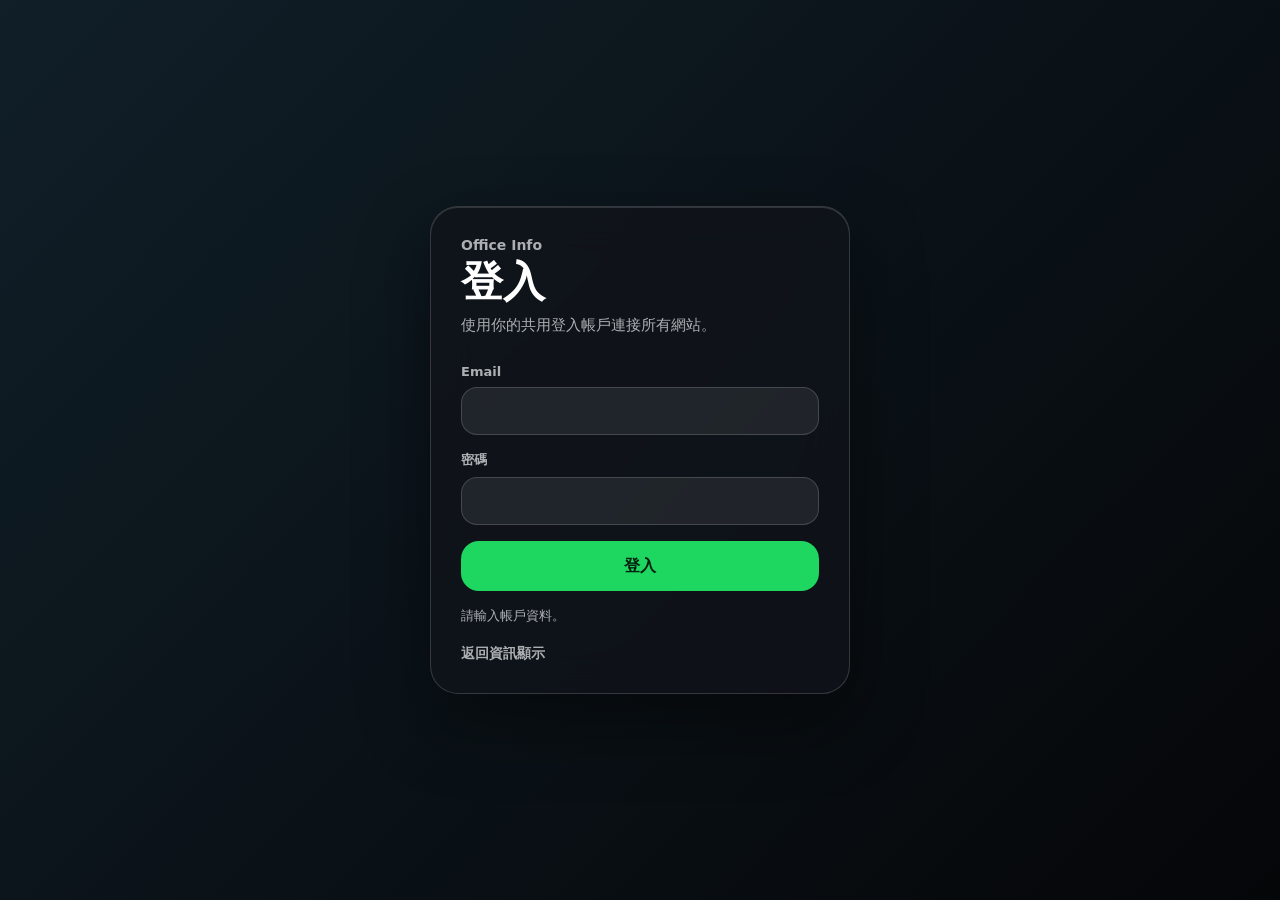
==== login.html @ e79389dc "Add global login page" ====
<!doctype html>
<html lang="zh-Hant-HK">
  <head>
    <meta charset="utf-8" />
    <meta name="viewport" content="width=device-width, initial-scale=1" />
    <title>登入｜資訊顯示</title>
    <link rel="stylesheet" href="./styles.css" />
  </head>
  <body class="login-body">
    <main class="login-page" aria-label="登入頁">
      <section class="login-panel">
        <div class="login-brand">
          <span>Office Info</span>
          <strong>登入</strong>
          <p>使用你的共用登入帳戶連接所有網站。</p>
        </div>

        <form id="loginForm" class="login-form">
          <label>
            <span>Email</span>
            <input id="loginEmail" name="email" type="email" autocomplete="email" required />
          </label>
          <label>
            <span>密碼</span>
            <input
              id="loginPassword"
              name="password"
              type="password"
              autocomplete="current-password"
              required
            />
          </label>
          <button id="loginSubmit" type="submit">登入</button>
          <p id="loginMessage" class="login-message" role="status">請輸入帳戶資料。</p>
        </form>

        <a class="login-back" href="./index.html">返回資訊顯示</a>
      </section>
    </main>
    <script src="./script.js"></script>
  </body>
</html>
---- styles.css ----
:root {
  color-scheme: dark;
  --display-w: 640px;
  --display-h: 480px;
  --ink: #f8fafc;
  --muted: rgba(248, 250, 252, 0.7);
  --line: rgba(255, 255, 255, 0.18);
  --green: #1ed760;
}

* {
  box-sizing: border-box;
}

html,
body {
  width: 100%;
  min-height: 100%;
  margin: 0;
}

body {
  display: grid;
  place-items: center;
  min-height: 100vh;
  overflow: hidden;
  background:
    radial-gradient(circle at 18% 18%, rgba(30, 215, 96, 0.12), transparent 28%),
    radial-gradient(circle at 82% 70%, rgba(255, 191, 105, 0.16), transparent 30%),
    #090a0d;
  color: var(--ink);
  font-family:
    Inter, ui-sans-serif, system-ui, -apple-system, BlinkMacSystemFont, "Segoe UI",
    "Microsoft JhengHei", sans-serif;
}

button {
  font: inherit;
}

.display-shell {
  position: relative;
  display: grid;
  place-items: center;
  width: 100vw;
  height: 100vh;
  overflow: hidden;
  background: #050608;
}

.stage {
  width: var(--display-w);
  height: var(--display-h);
  overflow-x: hidden;
  overflow-y: auto;
  scroll-behavior: smooth;
  scroll-snap-type: y mandatory;
  scrollbar-width: none;
  transform: scale(var(--stage-scale, 1));
  transform-origin: center;
}

.stage::-webkit-scrollbar {
  display: none;
}

.stack-panel {
  display: grid;
  place-items: center;
  width: var(--display-w);
  height: var(--display-h);
  padding: 18px;
  scroll-snap-align: start;
  scroll-snap-stop: always;
}

.smart-card {
  position: relative;
  width: 100%;
  height: 100%;
  overflow: hidden;
  border: 1px solid var(--line);
  border-radius: 34px;
  background: rgba(13, 15, 20, 0.84);
  box-shadow:
    inset 0 1px 0 rgba(255, 255, 255, 0.16),
    0 24px 60px rgba(0, 0, 0, 0.45);
}

.card-media,
.hero-scrim,
.weather-bg {
  position: absolute;
  inset: 0;
  width: 100%;
  height: 100%;
}

.card-media {
  object-fit: cover;
  filter: saturate(0.98) contrast(1.08);
}

.hero-scrim {
  background:
    linear-gradient(180deg, rgba(3, 5, 9, 0.18), rgba(3, 5, 9, 0.62)),
    linear-gradient(0deg, rgba(3, 5, 9, 0.86), transparent 54%),
    linear-gradient(90deg, rgba(3, 5, 9, 0.66), transparent 60%);
}

.album-backdrop {
  position: absolute;
  inset: 0;
  width: 100%;
  height: 100%;
  object-fit: cover;
  filter: saturate(0.78) contrast(0.96);
  transform: scale(1.04);
}

.music-scrim {
  background:
    linear-gradient(180deg, rgba(6, 12, 14, 0.16), rgba(6, 12, 14, 0.44)),
    linear-gradient(90deg, rgba(13, 32, 38, 0.58), rgba(13, 32, 38, 0.16) 58%),
    linear-gradient(0deg, rgba(6, 11, 13, 0.68), transparent 52%);
}

.card-topline {
  position: relative;
  z-index: 1;
  display: flex;
  align-items: center;
  justify-content: space-between;
  padding: 30px 32px 0;
  color: rgba(255, 255, 255, 0.82);
  font-size: 15px;
  font-weight: 750;
}

.home-clock {
  position: absolute;
  z-index: 1;
  left: 32px;
  bottom: 126px;
}

.home-clock time {
  display: block;
  font-size: 92px;
  font-weight: 800;
  line-height: 0.9;
  letter-spacing: 0;
}

.home-clock p {
  margin: 14px 0 0;
  color: rgba(255, 255, 255, 0.82);
  font-size: 22px;
  font-weight: 700;
}

.summary-pill {
  position: absolute;
  z-index: 1;
  right: 28px;
  bottom: 28px;
  left: 28px;
  min-height: 74px;
  padding: 16px 18px;
  border: 1px solid rgba(255, 255, 255, 0.18);
  border-radius: 22px;
  background: rgba(255, 255, 255, 0.12);
  backdrop-filter: blur(18px);
}

.summary-pill span,
.section-label,
.weather-main p,
.weather-grid span {
  display: block;
  margin: 0;
  color: var(--muted);
  font-size: 13px;
  font-weight: 750;
}

.summary-pill strong {
  display: block;
  margin-top: 5px;
  font-size: 20px;
  line-height: 1.16;
}

.music-card {
  border-radius: 40px;
}

.music-topline {
  position: relative;
  z-index: 1;
  display: flex;
  align-items: center;
  justify-content: flex-end;
  padding: 30px 32px 0;
}

.device-pill {
  max-width: 184px;
  overflow: hidden;
  padding: 10px 18px;
  border: 0;
  border-radius: 999px;
  background: rgba(235, 248, 255, 0.92);
  color: rgba(12, 25, 33, 0.92);
  font-size: 17px;
  font-weight: 800;
  text-overflow: ellipsis;
  white-space: nowrap;
  cursor: pointer;
}

.device-pill.is-connected {
  background: rgba(30, 215, 96, 0.92);
  color: rgba(4, 20, 10, 0.95);
}

.music-copy {
  position: absolute;
  z-index: 1;
  left: 32px;
  bottom: 152px;
  max-width: 290px;
}

.music-copy p,
.music-copy span {
  display: block;
  margin: 0;
  overflow: hidden;
  text-overflow: ellipsis;
  white-space: nowrap;
}

.music-copy p {
  font-size: 36px;
  font-weight: 820;
  line-height: 1.06;
}

.music-copy span {
  margin-top: 8px;
  color: rgba(255, 255, 255, 0.72);
  font-size: 24px;
  font-weight: 650;
}

.widget-play-button {
  position: absolute;
  right: 32px;
  bottom: 128px;
  z-index: 1;
  display: grid;
  place-items: center;
  width: 90px;
  height: 90px;
  border: 0;
  border-radius: 28px;
  background: rgba(235, 248, 255, 0.94);
  color: rgba(12, 25, 33, 0.95);
  cursor: pointer;
}

.pause-icon {
  width: 24px;
  height: 36px;
  border-right: 9px solid currentColor;
  border-left: 9px solid currentColor;
}

.widget-play-button.is-paused .pause-icon {
  width: 0;
  height: 0;
  margin-left: 8px;
  border-top: 22px solid transparent;
  border-bottom: 22px solid transparent;
  border-left: 32px solid currentColor;
  border-right: 0;
}

.spotify-widget-controls {
  position: absolute;
  right: 30px;
  bottom: 30px;
  left: 30px;
  z-index: 1;
  display: grid;
  grid-template-columns: 36px minmax(0, 1fr) 42px 42px 42px;
  gap: 14px;
  align-items: center;
}

.spotify-widget-controls button {
  width: 38px;
  height: 38px;
  padding: 0;
  border: 0;
  border-radius: 50%;
  background: transparent;
  color: rgba(235, 248, 255, 0.95);
  font-size: 29px;
  font-weight: 700;
  line-height: 1;
  cursor: pointer;
}

.progress-shell {
  height: 5px;
  overflow: hidden;
  border-radius: 999px;
  background: rgba(235, 248, 255, 0.24);
}

.widget-progress {
  display: block;
  width: 0%;
  height: 100%;
  border-radius: 999px;
  background: rgba(235, 248, 255, 0.92);
  transition: width 180ms linear;
}

.play-state {
  position: absolute;
  left: 32px;
  bottom: 102px;
  z-index: 1;
  margin: 0;
  color: rgba(235, 248, 255, 0.76);
  font-size: 13px;
  font-weight: 750;
}

.weather-card {
  border-radius: 40px;
  background: #172214;
}

.weather-photo,
.weather-page-scrim {
  position: absolute;
  inset: 0;
  width: 100%;
  height: 100%;
}

.weather-photo {
  object-fit: cover;
  filter: saturate(0.95) contrast(1.03);
}

.weather-page-scrim {
  background:
    radial-gradient(circle at 52% 12%, rgba(255, 255, 230, 0.22), transparent 32%),
    linear-gradient(180deg, rgba(5, 9, 5, 0.18), rgba(5, 9, 5, 0.42)),
    linear-gradient(90deg, rgba(3, 6, 3, 0.44), transparent 45%, rgba(3, 6, 3, 0.32));
}

.weather-glass {
  position: absolute;
  z-index: 1;
  top: 86px;
  left: 115px;
  width: 410px;
  height: 312px;
  border: 1px solid rgba(255, 255, 255, 0.42);
  background: rgba(34, 51, 41, 0.24);
  box-shadow:
    inset 0 1px 0 rgba(255, 255, 255, 0.22),
    0 20px 52px rgba(0, 0, 0, 0.28);
  backdrop-filter: blur(6px);
}

.weather-header {
  display: flex;
  align-items: flex-start;
  justify-content: space-between;
  height: 90px;
  padding: 25px 20px 0;
  border-bottom: 1px solid rgba(255, 255, 255, 0.22);
}

.weather-header strong,
.weather-header span,
.weather-header time {
  display: block;
  color: rgba(255, 255, 255, 0.94);
  font-weight: 360;
  line-height: 1.05;
  text-transform: uppercase;
}

.weather-header strong,
.weather-header span {
  font-size: 28px;
}

.weather-header time {
  font-size: 18px;
  text-align: right;
}

.weather-center {
  position: relative;
  display: grid;
  grid-template-columns: 1fr 150px;
  align-items: center;
  height: 170px;
  padding: 0 24px 0 34px;
  border-bottom: 1px solid rgba(255, 255, 255, 0.22);
}

.weather-center > strong {
  color: #fff;
  font-size: 132px;
  font-weight: 850;
  line-height: 0.86;
}

.weather-center > strong::after {
  position: absolute;
  top: 26px;
  left: 218px;
  content: "";
  width: 22px;
  height: 22px;
  border: 6px solid #fff;
  border-radius: 50%;
}

.weather-center p {
  position: absolute;
  right: 34px;
  bottom: 25px;
  margin: 0;
  color: #fff;
  font-size: 22px;
  font-weight: 850;
  text-transform: uppercase;
}

.weather-icon {
  position: relative;
  width: 128px;
  height: 104px;
}

.sun-core {
  position: absolute;
  top: 22px;
  left: 4px;
  width: 44px;
  height: 44px;
  border: 7px solid #fff;
  border-radius: 50%;
}

.sun-core::before,
.sun-core::after {
  position: absolute;
  content: "";
  background: #fff;
  border-radius: 999px;
}

.sun-core::before {
  top: -20px;
  left: 16px;
  width: 5px;
  height: 14px;
  box-shadow:
    0 72px 0 #fff,
    -35px 36px 0 #fff,
    35px 36px 0 #fff;
}

.sun-core::after {
  top: 16px;
  left: -21px;
  width: 14px;
  height: 5px;
  box-shadow:
    72px 0 0 #fff,
    14px -25px 0 #fff,
    55px -25px 0 #fff;
  transform: rotate(-36deg);
  transform-origin: 58px 28px;
}

.cloud {
  position: absolute;
  border: 7px solid #fff;
  background: transparent;
}

.cloud-a {
  right: 3px;
  bottom: 9px;
  width: 96px;
  height: 56px;
  border-top-left-radius: 44px;
  border-top-right-radius: 54px;
  border-bottom-left-radius: 28px;
  border-bottom-right-radius: 28px;
}

.cloud-b {
  right: 34px;
  bottom: 42px;
  width: 55px;
  height: 55px;
  border-radius: 50%;
  border-bottom-color: transparent;
  border-left-color: transparent;
}

.weather-stats {
  display: grid;
  grid-template-columns: 1fr 1.35fr 0.85fr;
  align-items: center;
  height: 52px;
  padding: 0 32px;
  color: rgba(255, 255, 255, 0.92);
}

.weather-stats div {
  display: flex;
  align-items: center;
  gap: 10px;
  min-width: 0;
}

.weather-stats strong,
.weather-stats span {
  color: #fff;
  font-size: 21px;
  font-weight: 430;
  white-space: nowrap;
}

.drop-icon {
  width: 26px;
  height: 34px;
  border: 4px solid #fff;
  border-radius: 52% 48% 58% 42% / 62% 62% 38% 38%;
  transform: rotate(45deg);
}

.wind-icon {
  width: 30px;
  height: 28px;
  border-left: 4px solid #fff;
}

.wind-icon::before {
  display: block;
  content: "";
  width: 26px;
  height: 14px;
  margin-left: 4px;
  border-top: 5px solid #fff;
  border-right: 5px solid #fff;
  transform: skewY(-24deg);
}

.unit-toggle {
  justify-content: flex-end;
  gap: 9px;
}

.unit-toggle strong {
  font-weight: 850;
}

.unit-toggle span {
  color: rgba(255, 255, 255, 0.48);
}

.stack-dots {
  position: absolute;
  top: 50%;
  right: 14px;
  z-index: 4;
  display: grid;
  gap: 8px;
  transform: translateY(-50%);
}

.dot {
  width: 8px;
  height: 8px;
  padding: 0;
  border: 0;
  border-radius: 999px;
  background: rgba(255, 255, 255, 0.34);
  cursor: pointer;
  transition:
    height 180ms ease,
    background 180ms ease;
}

.dot.is-active {
  height: 24px;
  background: rgba(255, 255, 255, 0.92);
}

.fullscreen-toggle {
  position: absolute;
  left: 14px;
  bottom: 14px;
  z-index: 5;
  min-width: 76px;
  height: 34px;
  padding: 0 12px;
  border: 1px solid rgba(255, 255, 255, 0.18);
  border-radius: 999px;
  background: rgba(8, 10, 14, 0.56);
  color: rgba(255, 255, 255, 0.88);
  backdrop-filter: blur(18px);
  font-size: 13px;
  font-weight: 750;
  cursor: pointer;
}

.login-link {
  position: absolute;
  right: 14px;
  bottom: 14px;
  z-index: 5;
  display: grid;
  place-items: center;
  min-width: 58px;
  height: 34px;
  padding: 0 12px;
  border: 1px solid rgba(255, 255, 255, 0.18);
  border-radius: 999px;
  background: rgba(8, 10, 14, 0.56);
  color: rgba(255, 255, 255, 0.88);
  text-decoration: none;
  backdrop-filter: blur(18px);
  font-size: 13px;
  font-weight: 750;
}

.login-body {
  overflow: auto;
  background:
    linear-gradient(135deg, rgba(17, 33, 43, 0.92), rgba(5, 6, 8, 0.98)),
    #050608;
}

.login-page {
  display: grid;
  place-items: center;
  width: 100vw;
  min-height: 100vh;
  padding: 22px;
}

.login-panel {
  width: min(420px, 100%);
  padding: 30px;
  border: 1px solid rgba(255, 255, 255, 0.16);
  border-radius: 28px;
  background: rgba(16, 20, 26, 0.82);
  box-shadow:
    inset 0 1px 0 rgba(255, 255, 255, 0.14),
    0 28px 72px rgba(0, 0, 0, 0.42);
  backdrop-filter: blur(22px);
}

.login-brand span,
.login-brand p,
.login-form label span,
.login-message,
.login-back {
  color: rgba(248, 250, 252, 0.68);
}

.login-brand span {
  display: block;
  font-size: 14px;
  font-weight: 800;
}

.login-brand strong {
  display: block;
  margin-top: 8px;
  color: #fff;
  font-size: 42px;
  line-height: 1;
}

.login-brand p {
  margin: 12px 0 0;
  font-size: 15px;
  line-height: 1.45;
}

.login-form {
  display: grid;
  gap: 16px;
  margin-top: 28px;
}

.login-form label {
  display: grid;
  gap: 8px;
}

.login-form label span {
  font-size: 13px;
  font-weight: 800;
}

.login-form input {
  width: 100%;
  height: 48px;
  border: 1px solid rgba(255, 255, 255, 0.16);
  border-radius: 16px;
  background: rgba(255, 255, 255, 0.08);
  color: #fff;
  padding: 0 15px;
  outline: none;
}

.login-form input:focus {
  border-color: rgba(30, 215, 96, 0.74);
  box-shadow: 0 0 0 4px rgba(30, 215, 96, 0.14);
}

.login-form button {
  height: 50px;
  border: 0;
  border-radius: 18px;
  background: var(--green);
  color: rgba(4, 20, 10, 0.95);
  font-weight: 850;
  cursor: pointer;
}

.login-form button:disabled {
  cursor: wait;
  opacity: 0.72;
}

.login-message {
  min-height: 20px;
  margin: 0;
  font-size: 13px;
  line-height: 1.45;
}

.login-back {
  display: inline-block;
  margin-top: 18px;
  font-size: 14px;
  font-weight: 750;
  text-decoration: none;
}
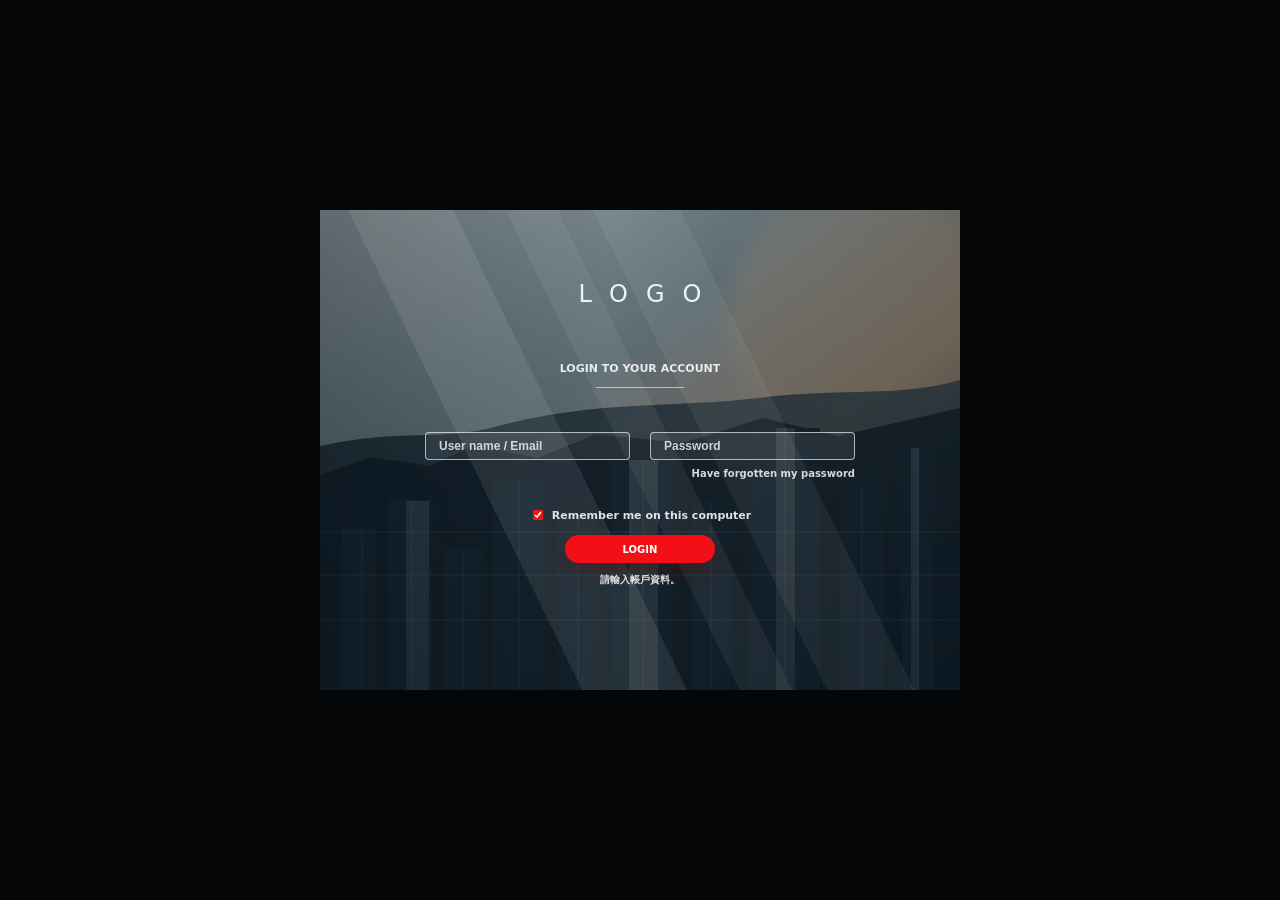
==== commit 4d16b5ee: "Restyle login and support legacy passwords" ====
--- a/login.html
+++ b/login.html
@@ -7,34 +7,52 @@
     <link rel="stylesheet" href="./styles.css" />
   </head>
   <body class="login-body">
-    <main class="login-page" aria-label="登入頁">
-      <section class="login-panel">
-        <div class="login-brand">
-          <span>Office Info</span>
-          <strong>登入</strong>
-          <p>使用你的共用登入帳戶連接所有網站。</p>
-        </div>
+    <main class="login-page" aria-label="640 乘 480 登入頁">
+      <section class="login-stage" aria-label="Office Info 登入">
+        <img class="login-bg" src="./assets/login-city.svg" alt="" />
+        <div class="login-shade"></div>
+        <div class="login-stripes" aria-hidden="true"></div>
 
-        <form id="loginForm" class="login-form">
-          <label>
-            <span>Email</span>
-            <input id="loginEmail" name="email" type="email" autocomplete="email" required />
+        <form id="loginForm" class="login-form" autocomplete="on">
+          <h1>LOGO</h1>
+          <p class="login-kicker">LOGIN TO YOUR ACCOUNT</p>
+          <div class="login-rule" aria-hidden="true"></div>
+
+          <div class="login-fields">
+            <label>
+              <span class="sr-only">Email 或 User name</span>
+              <input
+                id="loginEmail"
+                name="identifier"
+                type="text"
+                placeholder="User name / Email"
+                autocomplete="username"
+                required
+              />
+            </label>
+            <label>
+              <span class="sr-only">密碼</span>
+              <input
+                id="loginPassword"
+                name="password"
+                type="password"
+                placeholder="Password"
+                autocomplete="current-password"
+                required
+              />
+            </label>
+          </div>
+
+          <a class="forgot-link" href="./login.html" aria-label="忘記密碼">Have forgotten my password</a>
+
+          <label class="remember-row">
+            <input type="checkbox" name="remember" checked />
+            <span>Remember me on this computer</span>
           </label>
-          <label>
-            <span>密碼</span>
-            <input
-              id="loginPassword"
-              name="password"
-              type="password"
-              autocomplete="current-password"
-              required
-            />
-          </label>
-          <button id="loginSubmit" type="submit">登入</button>
+
+          <button id="loginSubmit" type="submit">LOGIN</button>
           <p id="loginMessage" class="login-message" role="status">請輸入帳戶資料。</p>
         </form>
-
-        <a class="login-back" href="./index.html">返回資訊顯示</a>
       </section>
     </main>
     <script src="./script.js"></script>
--- a/styles.css
+++ b/styles.css
@@ -652,100 +652,170 @@
 }
 
 .login-body {
-  overflow: auto;
-  background:
-    linear-gradient(135deg, rgba(17, 33, 43, 0.92), rgba(5, 6, 8, 0.98)),
-    #050608;
+  display: grid;
+  place-items: center;
+  min-height: 100vh;
+  overflow: hidden;
+  background: #050608;
 }
 
 .login-page {
   display: grid;
   place-items: center;
   width: 100vw;
-  min-height: 100vh;
-  padding: 22px;
-}
-
-.login-panel {
-  width: min(420px, 100%);
-  padding: 30px;
-  border: 1px solid rgba(255, 255, 255, 0.16);
-  border-radius: 28px;
-  background: rgba(16, 20, 26, 0.82);
-  box-shadow:
-    inset 0 1px 0 rgba(255, 255, 255, 0.14),
-    0 28px 72px rgba(0, 0, 0, 0.42);
-  backdrop-filter: blur(22px);
-}
-
-.login-brand span,
-.login-brand p,
-.login-form label span,
-.login-message,
-.login-back {
-  color: rgba(248, 250, 252, 0.68);
-}
-
-.login-brand span {
-  display: block;
-  font-size: 14px;
-  font-weight: 800;
-}
-
-.login-brand strong {
-  display: block;
-  margin-top: 8px;
+  height: 100vh;
+}
+
+.login-stage {
+  position: relative;
+  width: var(--display-w);
+  height: var(--display-h);
+  overflow: hidden;
+  background: #172634;
+  transform: scale(min(calc(100vw / 640), calc(100vh / 480)));
+  transform-origin: center;
+}
+
+.login-bg,
+.login-shade,
+.login-stripes {
+  position: absolute;
+  inset: 0;
+  width: 100%;
+  height: 100%;
+}
+
+.login-bg {
+  object-fit: cover;
+  filter: saturate(0.86) contrast(1.04);
+}
+
+.login-shade {
+  background:
+    linear-gradient(180deg, rgba(7, 18, 27, 0.14), rgba(7, 18, 27, 0.48)),
+    linear-gradient(90deg, rgba(5, 13, 20, 0.28), transparent 45%, rgba(5, 13, 20, 0.2));
+}
+
+.login-stripes {
+  background:
+    linear-gradient(64deg, transparent 0 30%, rgba(255, 255, 255, 0.12) 30% 42%, transparent 42% 58%, rgba(255, 255, 255, 0.08) 58% 68%, transparent 68%),
+    linear-gradient(64deg, transparent 0 48%, rgba(255, 255, 255, 0.08) 48% 54%, transparent 54%);
+  opacity: 0.72;
+}
+
+.login-form {
+  position: relative;
+  z-index: 1;
+  display: grid;
+  grid-template-columns: 1fr 1fr;
+  column-gap: 20px;
+  align-items: start;
+  width: 430px;
+  margin: 0 auto;
+  padding-top: 70px;
   color: #fff;
-  font-size: 42px;
-  line-height: 1;
-}
-
-.login-brand p {
-  margin: 12px 0 0;
-  font-size: 15px;
-  line-height: 1.45;
-}
-
-.login-form {
-  display: grid;
-  gap: 16px;
-  margin-top: 28px;
+  text-align: center;
+}
+
+.login-form h1 {
+  grid-column: 1 / -1;
+  margin: 0;
+  color: rgba(255, 255, 255, 0.9);
+  font-size: 24px;
+  font-weight: 400;
+  letter-spacing: 18px;
+  text-indent: 18px;
+}
+
+.login-kicker {
+  grid-column: 1 / -1;
+  margin: 54px 0 0;
+  color: rgba(255, 255, 255, 0.86);
+  font-size: 11px;
+  font-weight: 850;
+  letter-spacing: 0;
+}
+
+.login-rule {
+  grid-column: 1 / -1;
+  width: 88px;
+  height: 1px;
+  margin: 12px auto 44px;
+  background: rgba(255, 255, 255, 0.58);
+}
+
+.login-fields {
+  display: contents;
 }
 
 .login-form label {
-  display: grid;
-  gap: 8px;
-}
-
-.login-form label span {
-  font-size: 13px;
-  font-weight: 800;
+  min-width: 0;
 }
 
 .login-form input {
   width: 100%;
-  height: 48px;
-  border: 1px solid rgba(255, 255, 255, 0.16);
-  border-radius: 16px;
+  height: 28px;
+  border: 1px solid rgba(255, 255, 255, 0.64);
+  border-radius: 4px;
   background: rgba(255, 255, 255, 0.08);
   color: #fff;
-  padding: 0 15px;
+  padding: 0 13px;
   outline: none;
+  font-size: 12px;
+  font-weight: 650;
 }
 
 .login-form input:focus {
-  border-color: rgba(30, 215, 96, 0.74);
-  box-shadow: 0 0 0 4px rgba(30, 215, 96, 0.14);
+  border-color: rgba(255, 255, 255, 0.94);
+  box-shadow: 0 0 0 3px rgba(255, 255, 255, 0.12);
+}
+
+.login-form input::placeholder {
+  color: rgba(255, 255, 255, 0.78);
+}
+
+.forgot-link {
+  grid-column: 2;
+  justify-self: end;
+  margin-top: 8px;
+  color: rgba(255, 255, 255, 0.82);
+  font-size: 10px;
+  font-weight: 750;
+  text-decoration: none;
+}
+
+.remember-row {
+  grid-column: 1 / -1;
+  display: flex;
+  justify-content: center;
+  align-items: center;
+  gap: 6px;
+  margin-top: 28px;
+  color: rgba(255, 255, 255, 0.86);
+  font-size: 11px;
+  font-weight: 650;
+}
+
+.remember-row input {
+  width: 10px;
+  height: 10px;
+  accent-color: #ef1010;
 }
 
 .login-form button {
-  height: 50px;
+  grid-column: 1 / -1;
+  justify-self: center;
+  width: 150px;
+  height: 28px;
+  margin-top: 12px;
   border: 0;
-  border-radius: 18px;
-  background: var(--green);
-  color: rgba(4, 20, 10, 0.95);
+  border-radius: 999px;
+  background: #f20f16;
+  color: #fff;
+  font-size: 10px;
   font-weight: 850;
   cursor: pointer;
+  box-shadow: 0 8px 18px rgba(110, 0, 0, 0.28);
 }
 
 .login-form button:disabled {
@@ -754,16 +824,20 @@
 }
 
 .login-message {
-  min-height: 20px;
-  margin: 0;
-  font-size: 13px;
-  line-height: 1.45;
-}
-
-.login-back {
-  display: inline-block;
-  margin-top: 18px;
-  font-size: 14px;
-  font-weight: 750;
-  text-decoration: none;
-}
+  grid-column: 1 / -1;
+  min-height: 16px;
+  margin: 10px 0 0;
+  color: rgba(255, 255, 255, 0.86);
+  font-size: 10px;
+  font-weight: 700;
+  line-height: 1.35;
+}
+
+.sr-only {
+  position: absolute;
+  width: 1px;
+  height: 1px;
+  overflow: hidden;
+  clip: rect(0, 0, 0, 0);
+  white-space: nowrap;
+}
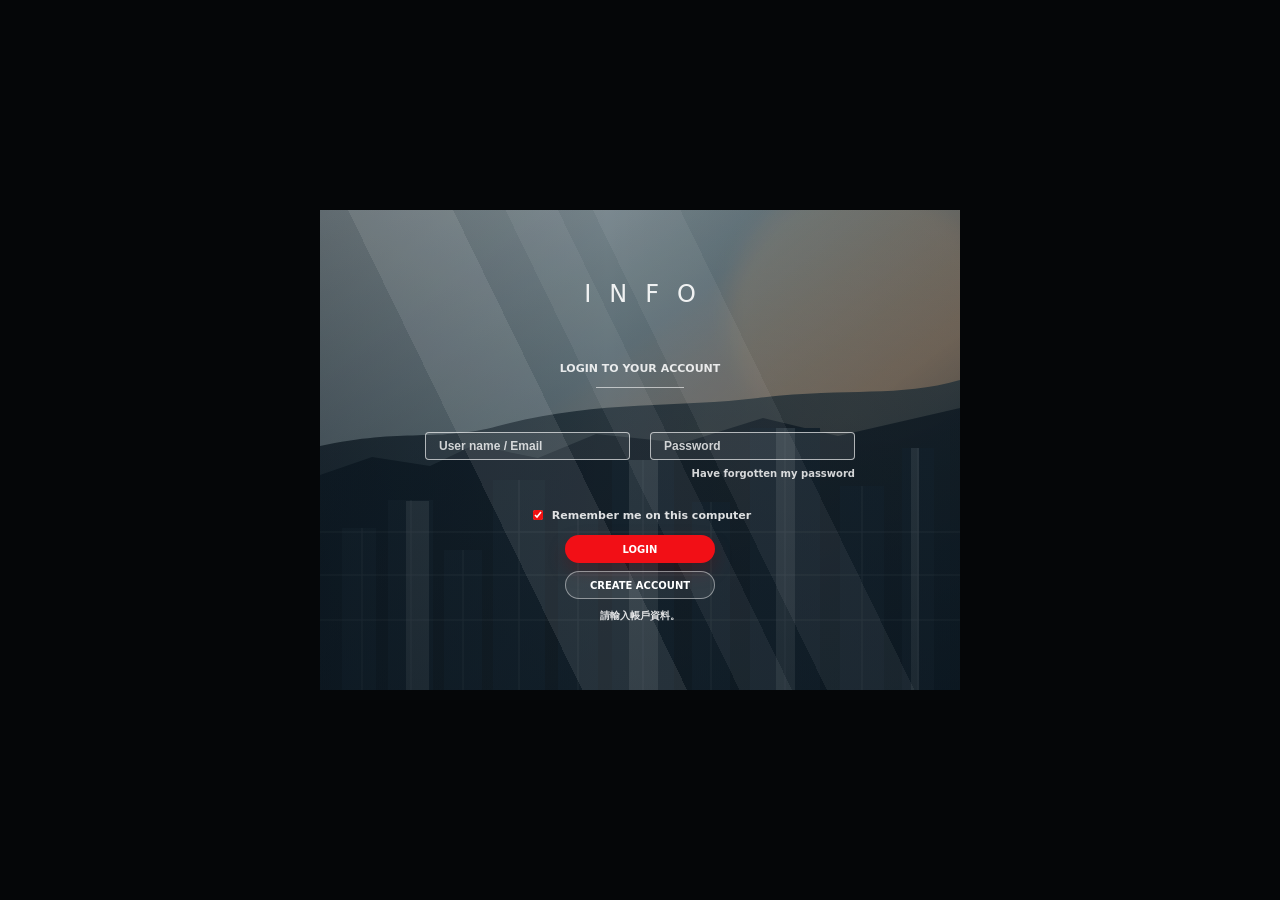
==== commit 9fd54bc9: "Update login signup and weather UI" ====
--- a/login.html
+++ b/login.html
@@ -14,8 +14,8 @@
         <div class="login-stripes" aria-hidden="true"></div>
 
         <form id="loginForm" class="login-form" autocomplete="on">
-          <h1>LOGO</h1>
-          <p class="login-kicker">LOGIN TO YOUR ACCOUNT</p>
+          <h1>INFO</h1>
+          <p id="loginKicker" class="login-kicker">LOGIN TO YOUR ACCOUNT</p>
           <div class="login-rule" aria-hidden="true"></div>
 
           <div class="login-fields">
@@ -30,6 +30,16 @@
                 required
               />
             </label>
+            <label id="signupUsernameField" class="signup-only" hidden>
+              <span class="sr-only">User name</span>
+              <input
+                id="signupUsername"
+                name="username"
+                type="text"
+                placeholder="New user name"
+                autocomplete="username"
+              />
+            </label>
             <label>
               <span class="sr-only">密碼</span>
               <input
@@ -39,6 +49,16 @@
                 placeholder="Password"
                 autocomplete="current-password"
                 required
+              />
+            </label>
+            <label id="signupCodeField" class="signup-only" hidden>
+              <span class="sr-only">邀請碼</span>
+              <input
+                id="signupCode"
+                name="code"
+                type="text"
+                placeholder="Invitation code"
+                autocomplete="off"
               />
             </label>
           </div>
@@ -51,6 +71,7 @@
           </label>
 
           <button id="loginSubmit" type="submit">LOGIN</button>
+          <button id="signupToggle" class="ghost-button" type="button">CREATE ACCOUNT</button>
           <p id="loginMessage" class="login-message" role="status">請輸入帳戶資料。</p>
         </form>
       </section>
--- a/styles.css
+++ b/styles.css
@@ -841,3 +841,289 @@
   clip: rect(0, 0, 0, 0);
   white-space: nowrap;
 }
+
+.lock-status {
+  position: absolute;
+  top: 15px;
+  left: 50%;
+  z-index: 2;
+  color: rgba(255, 255, 255, 0.78);
+  font-size: 13px;
+  font-weight: 800;
+  transform: translateX(-50%);
+}
+
+.home-card {
+  border-radius: 0;
+}
+
+.home-card .hero-scrim {
+  background:
+    linear-gradient(180deg, rgba(15, 26, 47, 0.54), rgba(15, 26, 47, 0.2) 46%, rgba(8, 12, 19, 0.72)),
+    linear-gradient(90deg, rgba(5, 8, 14, 0.18), transparent 72%);
+}
+
+.home-card .home-clock {
+  top: 44px;
+  right: 28px;
+  bottom: auto;
+  left: auto;
+  width: 315px;
+  color: rgba(230, 236, 248, 0.34);
+  text-align: center;
+}
+
+.home-card .home-clock time {
+  display: flex;
+  justify-content: center;
+  gap: 5px;
+  font-size: 116px;
+  font-weight: 250;
+  line-height: 0.84;
+}
+
+.home-card .home-clock time::before {
+  align-self: center;
+  content: ":";
+  order: 2;
+  margin: -12px 1px 0;
+  color: rgba(230, 236, 248, 0.28);
+  font-weight: 250;
+}
+
+.home-card .home-clock time span:first-child {
+  order: 1;
+}
+
+.home-card .home-clock time span:last-child {
+  order: 3;
+}
+
+.home-card .home-clock p {
+  margin-top: -114px;
+  color: rgba(255, 255, 255, 0.86);
+  font-size: 16px;
+  font-weight: 850;
+}
+
+.home-card .summary-pill {
+  right: auto;
+  bottom: 30px;
+  left: 196px;
+  width: 280px;
+  min-height: 78px;
+  border-radius: 12px;
+  background: rgba(13, 24, 42, 0.62);
+}
+
+.login-form.is-signup {
+  padding-top: 50px;
+}
+
+.login-form.is-signup .login-kicker {
+  margin-top: 35px;
+}
+
+.login-form.is-signup .login-rule {
+  margin-bottom: 28px;
+}
+
+.login-form.is-signup .forgot-link,
+.login-form.is-signup .remember-row {
+  display: none;
+}
+
+.login-form .ghost-button {
+  margin-top: 8px;
+  border: 1px solid rgba(255, 255, 255, 0.45);
+  background: rgba(255, 255, 255, 0.08);
+  box-shadow: none;
+}
+
+.login-form.is-signup .ghost-button {
+  margin-top: 8px;
+}
+
+.weather-card {
+  display: grid;
+  justify-items: center;
+  border-radius: 0;
+  background:
+    radial-gradient(circle at 50% 52%, rgba(255, 255, 255, 0.3), transparent 28%),
+    linear-gradient(180deg, #4a555c, #202a2f 72%, #11171a);
+}
+
+.weather-card.is-sunny {
+  background:
+    radial-gradient(circle at 50% 53%, rgba(255, 255, 255, 0.46), transparent 30%),
+    linear-gradient(180deg, #2b88c6 0%, #98d4f5 52%, #e8f3f8 100%);
+}
+
+.weather-card.is-cloudy {
+  background:
+    radial-gradient(circle at 48% 45%, rgba(255, 255, 255, 0.24), transparent 34%),
+    linear-gradient(160deg, #697982, #2d3b41 55%, #151b1f);
+}
+
+.weather-card .weather-photo {
+  opacity: 0.2;
+  mix-blend-mode: soft-light;
+  filter: blur(1px) saturate(0.5);
+}
+
+.weather-card.is-sunny .weather-photo {
+  opacity: 0.12;
+}
+
+.weather-page-scrim {
+  background:
+    radial-gradient(circle at 38% 58%, rgba(255, 255, 255, 0.32), transparent 25%),
+    linear-gradient(180deg, rgba(255, 255, 255, 0.08), rgba(4, 7, 9, 0.12));
+}
+
+.weather-condition {
+  position: relative;
+  z-index: 2;
+  margin: 55px 0 0;
+  color: rgba(255, 255, 255, 0.94);
+  font-size: 22px;
+  font-weight: 900;
+  letter-spacing: 0.04em;
+  text-transform: uppercase;
+}
+
+.weather-card .weather-glass {
+  top: 125px;
+  left: 216px;
+  width: 208px;
+  height: 235px;
+  overflow: hidden;
+  border: 1px solid rgba(255, 255, 255, 0.48);
+  border-radius: 34px;
+  background: rgba(255, 255, 255, 0.14);
+  box-shadow:
+    inset 0 1px 0 rgba(255, 255, 255, 0.36),
+    0 20px 45px rgba(0, 0, 0, 0.28);
+  backdrop-filter: blur(12px);
+}
+
+.weather-card .weather-glass::after {
+  position: absolute;
+  inset: 98px 0 0;
+  content: "";
+  background: rgba(255, 255, 255, 0.08);
+  backdrop-filter: blur(18px);
+}
+
+.weather-mini-label {
+  position: relative;
+  z-index: 2;
+  margin: 18px 0 0 24px;
+  color: #fff;
+  font-size: 14px;
+  font-weight: 850;
+}
+
+.weather-card .weather-icon {
+  position: relative;
+  z-index: 2;
+  width: 116px;
+  height: 84px;
+  margin: 14px auto 0;
+}
+
+.weather-card .sun-core {
+  top: 7px;
+  left: 23px;
+  width: 72px;
+  height: 72px;
+  border: 0;
+  background: radial-gradient(circle at 42% 38%, #ffd957, #ff9f2e 72%);
+  box-shadow: 0 0 26px rgba(255, 179, 46, 0.72);
+}
+
+.weather-card .sun-core::before,
+.weather-card .sun-core::after {
+  display: none;
+}
+
+.weather-card.is-cloudy .sun-core {
+  display: none;
+}
+
+.weather-card.is-cloudy .cloud-a,
+.weather-card.is-cloudy .cloud-b {
+  display: block;
+}
+
+.weather-card.is-sunny .cloud-a,
+.weather-card.is-sunny .cloud-b {
+  display: none;
+}
+
+.weather-card .cloud-a {
+  right: 7px;
+  bottom: 12px;
+  width: 88px;
+  height: 44px;
+  border: 0;
+  background: linear-gradient(180deg, #d9e3ee, #9facbc);
+  border-radius: 999px;
+  box-shadow:
+    -32px 0 0 -4px #bcc8d5,
+    -20px -18px 0 2px #d5dee8,
+    23px 5px 0 -8px #c1ccd9,
+    0 16px 24px rgba(0, 0, 0, 0.28);
+}
+
+.weather-card .cloud-b {
+  display: none;
+}
+
+.weather-card .weather-glass > strong {
+  position: relative;
+  z-index: 2;
+  display: block;
+  margin-top: 24px;
+  color: rgba(255, 255, 255, 0.95);
+  font-size: 74px;
+  font-weight: 250;
+  line-height: 0.9;
+  text-align: center;
+}
+
+.weather-range {
+  position: relative;
+  z-index: 2;
+  display: flex;
+  justify-content: center;
+  gap: 13px;
+  margin: 24px 0 0;
+  color: rgba(255, 255, 255, 0.86);
+  font-size: 13px;
+  font-weight: 800;
+}
+
+.weather-card h2 {
+  position: relative;
+  z-index: 2;
+  margin: 378px 0 0;
+  color: rgba(255, 255, 255, 0.92);
+  font-size: 24px;
+  font-weight: 900;
+}
+
+.weather-caption {
+  position: absolute;
+  right: 54px;
+  bottom: 28px;
+  left: 54px;
+  z-index: 2;
+  display: flex;
+  justify-content: center;
+  gap: 14px;
+  margin: 0;
+  color: rgba(255, 255, 255, 0.86);
+  font-size: 12px;
+  font-weight: 700;
+}
